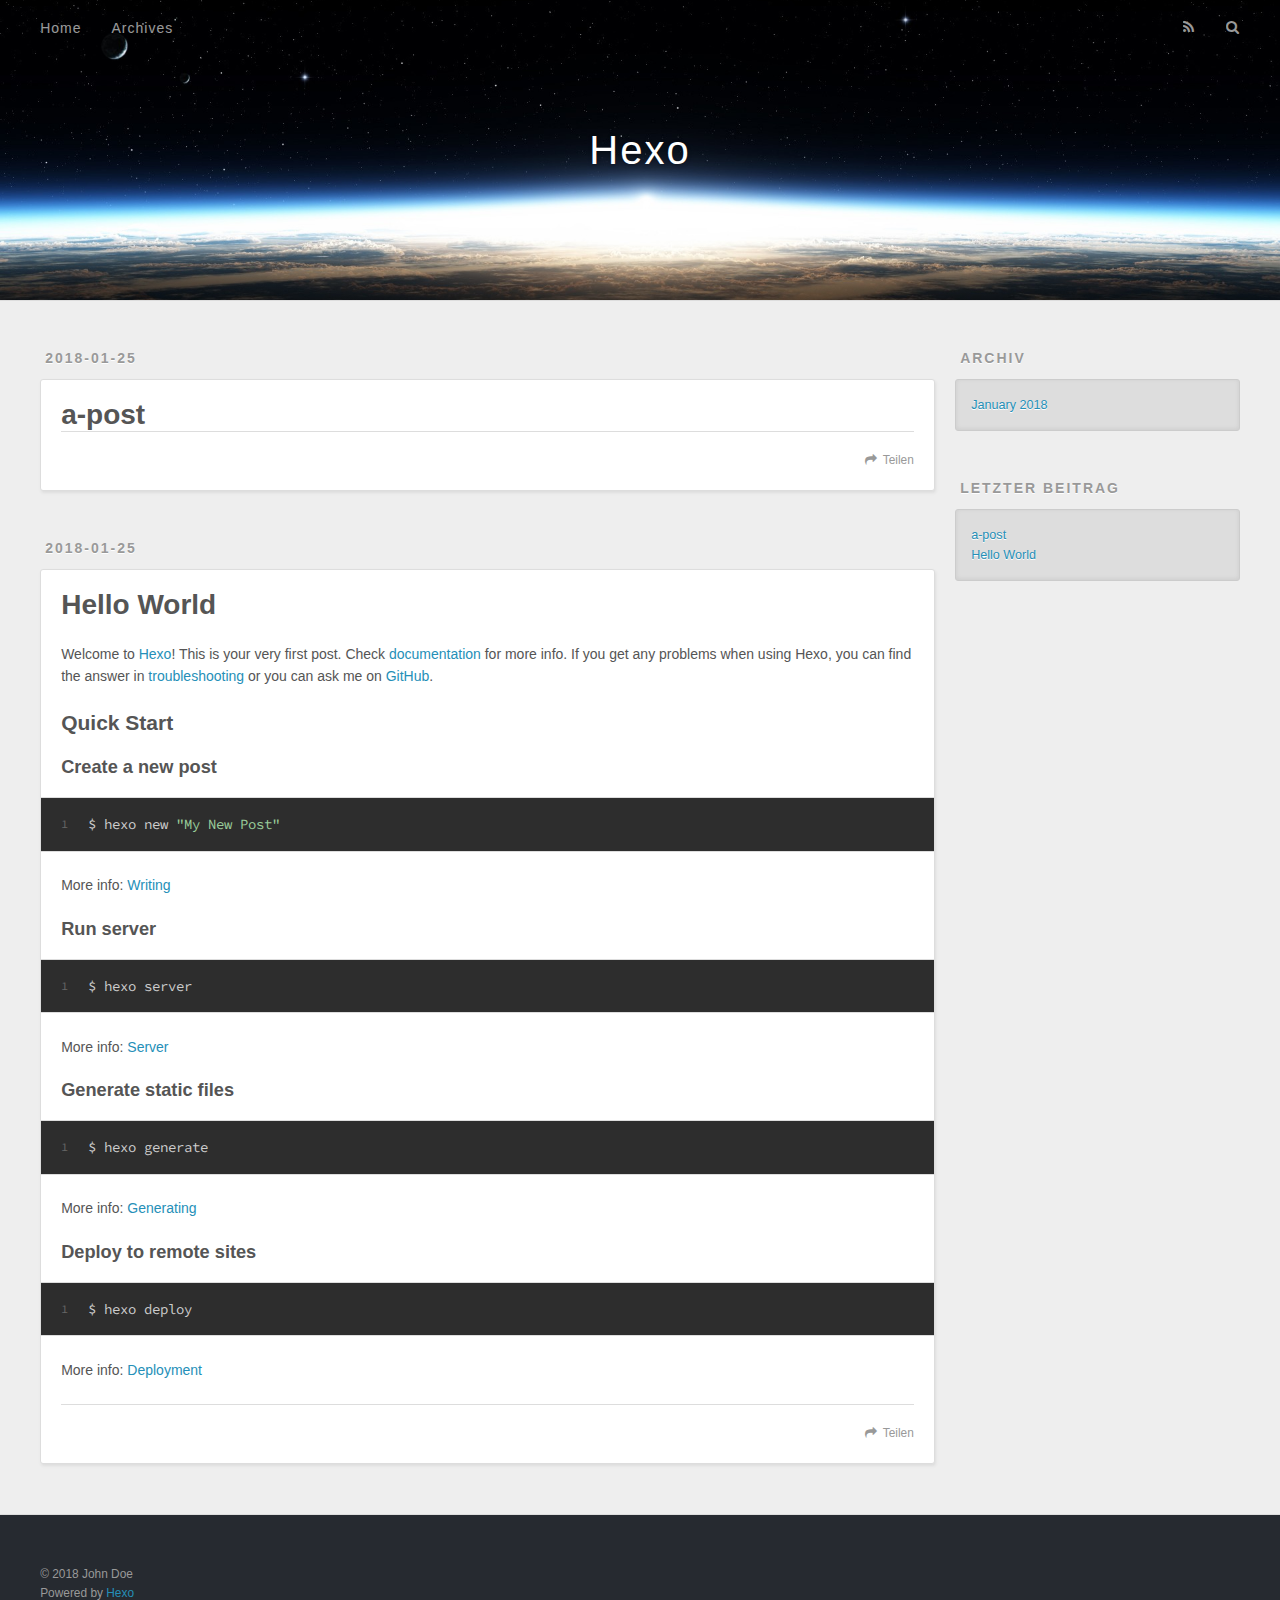
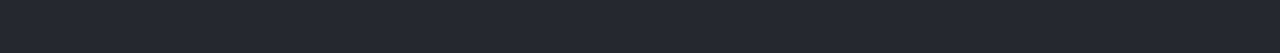
==== index.html @ 6f66b9f0 "Site updated: 2018-01-25 13:42:02" ====
<!DOCTYPE html>
<html>
<head>
  <meta charset="utf-8">
  

  
  <title>Hexo</title>
  <meta name="viewport" content="width=device-width, initial-scale=1, maximum-scale=1">
  <meta property="og:type" content="website">
<meta property="og:title" content="Hexo">
<meta property="og:url" content="http://yoursite.com/index.html">
<meta property="og:site_name" content="Hexo">
<meta name="twitter:card" content="summary">
<meta name="twitter:title" content="Hexo">
  
    <link rel="alternate" href="/atom.xml" title="Hexo" type="application/atom+xml">
  
  
    <link rel="icon" href="/favicon.png">
  
  
    <link href="//fonts.googleapis.com/css?family=Source+Code+Pro" rel="stylesheet" type="text/css">
  
  <link rel="stylesheet" href="/css/style.css">
</head>

<body>
  <div id="container">
    <div id="wrap">
      <header id="header">
  <div id="banner"></div>
  <div id="header-outer" class="outer">
    <div id="header-title" class="inner">
      <h1 id="logo-wrap">
        <a href="/" id="logo">Hexo</a>
      </h1>
      
    </div>
    <div id="header-inner" class="inner">
      <nav id="main-nav">
        <a id="main-nav-toggle" class="nav-icon"></a>
        
          <a class="main-nav-link" href="/">Home</a>
        
          <a class="main-nav-link" href="/archives">Archives</a>
        
      </nav>
      <nav id="sub-nav">
        
          <a id="nav-rss-link" class="nav-icon" href="/atom.xml" title="RSS Feed"></a>
        
        <a id="nav-search-btn" class="nav-icon" title="Suche"></a>
      </nav>
      <div id="search-form-wrap">
        <form action="//google.com/search" method="get" accept-charset="UTF-8" class="search-form"><input type="search" name="q" class="search-form-input" placeholder="Search"><button type="submit" class="search-form-submit">&#xF002;</button><input type="hidden" name="sitesearch" value="http://yoursite.com"></form>
      </div>
    </div>
  </div>
</header>
      <div class="outer">
        <section id="main">
  
    <article id="post-a-post" class="article article-type-post" itemscope itemprop="blogPost">
  <div class="article-meta">
    <a href="/2018/01/25/a-post/" class="article-date">
  <time datetime="2018-01-25T05:37:49.000Z" itemprop="datePublished">2018-01-25</time>
</a>
    
  </div>
  <div class="article-inner">
    
    
      <header class="article-header">
        
  
    <h1 itemprop="name">
      <a class="article-title" href="/2018/01/25/a-post/">a-post</a>
    </h1>
  

      </header>
    
    <div class="article-entry" itemprop="articleBody">
      
        
      
    </div>
    <footer class="article-footer">
      <a data-url="http://yoursite.com/2018/01/25/a-post/" data-id="cjcu2i2es0001o0771k0phofn" class="article-share-link">Teilen</a>
      
      
    </footer>
  </div>
  
</article>


  
    <article id="post-hello-world" class="article article-type-post" itemscope itemprop="blogPost">
  <div class="article-meta">
    <a href="/2018/01/25/hello-world/" class="article-date">
  <time datetime="2018-01-25T05:29:36.126Z" itemprop="datePublished">2018-01-25</time>
</a>
    
  </div>
  <div class="article-inner">
    
    
      <header class="article-header">
        
  
    <h1 itemprop="name">
      <a class="article-title" href="/2018/01/25/hello-world/">Hello World</a>
    </h1>
  

      </header>
    
    <div class="article-entry" itemprop="articleBody">
      
        <p>Welcome to <a href="https://hexo.io/" target="_blank" rel="noopener">Hexo</a>! This is your very first post. Check <a href="https://hexo.io/docs/" target="_blank" rel="noopener">documentation</a> for more info. If you get any problems when using Hexo, you can find the answer in <a href="https://hexo.io/docs/troubleshooting.html" target="_blank" rel="noopener">troubleshooting</a> or you can ask me on <a href="https://github.com/hexojs/hexo/issues" target="_blank" rel="noopener">GitHub</a>.</p>
<h2 id="Quick-Start"><a href="#Quick-Start" class="headerlink" title="Quick Start"></a>Quick Start</h2><h3 id="Create-a-new-post"><a href="#Create-a-new-post" class="headerlink" title="Create a new post"></a>Create a new post</h3><figure class="highlight bash"><table><tr><td class="gutter"><pre><span class="line">1</span><br></pre></td><td class="code"><pre><span class="line">$ hexo new <span class="string">"My New Post"</span></span><br></pre></td></tr></table></figure>
<p>More info: <a href="https://hexo.io/docs/writing.html" target="_blank" rel="noopener">Writing</a></p>
<h3 id="Run-server"><a href="#Run-server" class="headerlink" title="Run server"></a>Run server</h3><figure class="highlight bash"><table><tr><td class="gutter"><pre><span class="line">1</span><br></pre></td><td class="code"><pre><span class="line">$ hexo server</span><br></pre></td></tr></table></figure>
<p>More info: <a href="https://hexo.io/docs/server.html" target="_blank" rel="noopener">Server</a></p>
<h3 id="Generate-static-files"><a href="#Generate-static-files" class="headerlink" title="Generate static files"></a>Generate static files</h3><figure class="highlight bash"><table><tr><td class="gutter"><pre><span class="line">1</span><br></pre></td><td class="code"><pre><span class="line">$ hexo generate</span><br></pre></td></tr></table></figure>
<p>More info: <a href="https://hexo.io/docs/generating.html" target="_blank" rel="noopener">Generating</a></p>
<h3 id="Deploy-to-remote-sites"><a href="#Deploy-to-remote-sites" class="headerlink" title="Deploy to remote sites"></a>Deploy to remote sites</h3><figure class="highlight bash"><table><tr><td class="gutter"><pre><span class="line">1</span><br></pre></td><td class="code"><pre><span class="line">$ hexo deploy</span><br></pre></td></tr></table></figure>
<p>More info: <a href="https://hexo.io/docs/deployment.html" target="_blank" rel="noopener">Deployment</a></p>

      
    </div>
    <footer class="article-footer">
      <a data-url="http://yoursite.com/2018/01/25/hello-world/" data-id="cjcu2i2em0000o077rs07kaft" class="article-share-link">Teilen</a>
      
      
    </footer>
  </div>
  
</article>


  


</section>
        
          <aside id="sidebar">
  
    

  
    

  
    
  
    
  <div class="widget-wrap">
    <h3 class="widget-title">Archiv</h3>
    <div class="widget">
      <ul class="archive-list"><li class="archive-list-item"><a class="archive-list-link" href="/archives/2018/01/">January 2018</a></li></ul>
    </div>
  </div>


  
    
  <div class="widget-wrap">
    <h3 class="widget-title">letzter Beitrag</h3>
    <div class="widget">
      <ul>
        
          <li>
            <a href="/2018/01/25/a-post/">a-post</a>
          </li>
        
          <li>
            <a href="/2018/01/25/hello-world/">Hello World</a>
          </li>
        
      </ul>
    </div>
  </div>

  
</aside>
        
      </div>
      <footer id="footer">
  
  <div class="outer">
    <div id="footer-info" class="inner">
      &copy; 2018 John Doe<br>
      Powered by <a href="http://hexo.io/" target="_blank">Hexo</a>
    </div>
  </div>
</footer>
    </div>
    <nav id="mobile-nav">
  
    <a href="/" class="mobile-nav-link">Home</a>
  
    <a href="/archives" class="mobile-nav-link">Archives</a>
  
</nav>
    

<script src="//ajax.googleapis.com/ajax/libs/jquery/2.0.3/jquery.min.js"></script>


  <link rel="stylesheet" href="/fancybox/jquery.fancybox.css">
  <script src="/fancybox/jquery.fancybox.pack.js"></script>


<script src="/js/script.js"></script>



  </div>
</body>
</html>
---- css/style.css ----
body {
  width: 100%;
}
body:before,
body:after {
  content: "";
  display: table;
}
body:after {
  clear: both;
}
html,
body,
div,
span,
applet,
object,
iframe,
h1,
h2,
h3,
h4,
h5,
h6,
p,
blockquote,
pre,
a,
abbr,
acronym,
address,
big,
cite,
code,
del,
dfn,
em,
img,
ins,
kbd,
q,
s,
samp,
small,
strike,
strong,
sub,
sup,
tt,
var,
dl,
dt,
dd,
ol,
ul,
li,
fieldset,
form,
label,
legend,
table,
caption,
tbody,
tfoot,
thead,
tr,
th,
td {
  margin: 0;
  padding: 0;
  border: 0;
  outline: 0;
  font-weight: inherit;
  font-style: inherit;
  font-family: inherit;
  font-size: 100%;
  vertical-align: baseline;
}
body {
  line-height: 1;
  color: #000;
  background: #fff;
}
ol,
ul {
  list-style: none;
}
table {
  border-collapse: separate;
  border-spacing: 0;
  vertical-align: middle;
}
caption,
th,
td {
  text-align: left;
  font-weight: normal;
  vertical-align: middle;
}
a img {
  border: none;
}
input,
button {
  margin: 0;
  padding: 0;
}
input::-moz-focus-inner,
button::-moz-focus-inner {
  border: 0;
  padding: 0;
}
@font-face {
  font-family: FontAwesome;
  font-style: normal;
  font-weight: normal;
  src: url("fonts/fontawesome-webfont.eot?v=#4.0.3");
  src: url("fonts/fontawesome-webfont.eot?#iefix&v=#4.0.3") format("embedded-opentype"), url("fonts/fontawesome-webfont.woff?v=#4.0.3") format("woff"), url("fonts/fontawesome-webfont.ttf?v=#4.0.3") format("truetype"), url("fonts/fontawesome-webfont.svg#fontawesomeregular?v=#4.0.3") format("svg");
}
html,
body,
#container {
  height: 100%;
}
body {
  background: #eee;
  font: 14px -apple-system, BlinkMacSystemFont, "Segoe UI", "Roboto", "Oxygen", "Ubuntu", "Cantarell", "Fira Sans", "Droid Sans", "Helvetica Neue", sans-serif;
  -webkit-text-size-adjust: 100%;
}
.outer {
  max-width: 1220px;
  margin: 0 auto;
  padding: 0 20px;
}
.outer:before,
.outer:after {
  content: "";
  display: table;
}
.outer:after {
  clear: both;
}
.inner {
  display: inline;
  float: left;
  width: 98.33333333333333%;
  margin: 0 0.833333333333333%;
}
.left,
.alignleft {
  float: left;
}
.right,
.alignright {
  float: right;
}
.clear {
  clear: both;
}
#container {
  position: relative;
}
.mobile-nav-on {
  overflow: hidden;
}
#wrap {
  height: 100%;
  width: 100%;
  position: absolute;
  top: 0;
  left: 0;
  -webkit-transition: 0.2s ease-out;
  -moz-transition: 0.2s ease-out;
  -ms-transition: 0.2s ease-out;
  transition: 0.2s ease-out;
  z-index: 1;
  background: #eee;
}
.mobile-nav-on #wrap {
  left: 280px;
}
@media screen and (min-width: 768px) {
  #main {
    display: inline;
    float: left;
    width: 73.33333333333333%;
    margin: 0 0.833333333333333%;
  }
}
.article-date,
.article-category-link,
.archive-year,
.widget-title {
  text-decoration: none;
  text-transform: uppercase;
  letter-spacing: 2px;
  color: #999;
  margin-bottom: 1em;
  margin-left: 5px;
  line-height: 1em;
  text-shadow: 0 1px #fff;
  font-weight: bold;
}
.article-inner,
.archive-article-inner {
  background: #fff;
  -webkit-box-shadow: 1px 2px 3px #ddd;
  box-shadow: 1px 2px 3px #ddd;
  border: 1px solid #ddd;
  border-radius: 3px;
}
.article-entry h1,
.widget h1 {
  font-size: 2em;
}
.article-entry h2,
.widget h2 {
  font-size: 1.5em;
}
.article-entry h3,
.widget h3 {
  font-size: 1.3em;
}
.article-entry h4,
.widget h4 {
  font-size: 1.2em;
}
.article-entry h5,
.widget h5 {
  font-size: 1em;
}
.article-entry h6,
.widget h6 {
  font-size: 1em;
  color: #999;
}
.article-entry hr,
.widget hr {
  border: 1px dashed #ddd;
}
.article-entry strong,
.widget strong {
  font-weight: bold;
}
.article-entry em,
.widget em,
.article-entry cite,
.widget cite {
  font-style: italic;
}
.article-entry sup,
.widget sup,
.article-entry sub,
.widget sub {
  font-size: 0.75em;
  line-height: 0;
  position: relative;
  vertical-align: baseline;
}
.article-entry sup,
.widget sup {
  top: -0.5em;
}
.article-entry sub,
.widget sub {
  bottom: -0.2em;
}
.article-entry small,
.widget small {
  font-size: 0.85em;
}
.article-entry acronym,
.widget acronym,
.article-entry abbr,
.widget abbr {
  border-bottom: 1px dotted;
}
.article-entry ul,
.widget ul,
.article-entry ol,
.widget ol,
.article-entry dl,
.widget dl {
  margin: 0 20px;
  line-height: 1.6em;
}
.article-entry ul ul,
.widget ul ul,
.article-entry ol ul,
.widget ol ul,
.article-entry ul ol,
.widget ul ol,
.article-entry ol ol,
.widget ol ol {
  margin-top: 0;
  margin-bottom: 0;
}
.article-entry ul,
.widget ul {
  list-style: disc;
}
.article-entry ol,
.widget ol {
  list-style: decimal;
}
.article-entry dt,
.widget dt {
  font-weight: bold;
}
#header {
  height: 300px;
  position: relative;
  border-bottom: 1px solid #ddd;
}
#header:before,
#header:after {
  content: "";
  position: absolute;
  left: 0;
  right: 0;
  height: 40px;
}
#header:before {
  top: 0;
  background: -webkit-linear-gradient(rgba(0,0,0,0.2), transparent);
  background: -moz-linear-gradient(rgba(0,0,0,0.2), transparent);
  background: -ms-linear-gradient(rgba(0,0,0,0.2), transparent);
  background: linear-gradient(rgba(0,0,0,0.2), transparent);
}
#header:after {
  bottom: 0;
  background: -webkit-linear-gradient(transparent, rgba(0,0,0,0.2));
  background: -moz-linear-gradient(transparent, rgba(0,0,0,0.2));
  background: -ms-linear-gradient(transparent, rgba(0,0,0,0.2));
  background: linear-gradient(transparent, rgba(0,0,0,0.2));
}
#header-outer {
  height: 100%;
  position: relative;
}
#header-inner {
  position: relative;
  overflow: hidden;
}
#banner {
  position: absolute;
  top: 0;
  left: 0;
  width: 100%;
  height: 100%;
  background: url("images/banner.jpg") center #000;
  -webkit-background-size: cover;
  -moz-background-size: cover;
  background-size: cover;
  z-index: -1;
}
#header-title {
  text-align: center;
  height: 40px;
  position: absolute;
  top: 50%;
  left: 0;
  margin-top: -20px;
}
#logo,
#subtitle {
  text-decoration: none;
  color: #fff;
  font-weight: 300;
  text-shadow: 0 1px 4px rgba(0,0,0,0.3);
}
#logo {
  font-size: 40px;
  line-height: 40px;
  letter-spacing: 2px;
}
#subtitle {
  font-size: 16px;
  line-height: 16px;
  letter-spacing: 1px;
}
#subtitle-wrap {
  margin-top: 16px;
}
#main-nav {
  float: left;
  margin-left: -15px;
}
.nav-icon,
.main-nav-link {
  float: left;
  color: #fff;
  opacity: 0.6;
  text-decoration: none;
  text-shadow: 0 1px rgba(0,0,0,0.2);
  -webkit-transition: opacity 0.2s;
  -moz-transition: opacity 0.2s;
  -ms-transition: opacity 0.2s;
  transition: opacity 0.2s;
  display: block;
  padding: 20px 15px;
}
.nav-icon:hover,
.main-nav-link:hover {
  opacity: 1;
}
.nav-icon {
  font-family: FontAwesome;
  text-align: center;
  font-size: 14px;
  width: 14px;
  height: 14px;
  padding: 20px 15px;
  position: relative;
  cursor: pointer;
}
.main-nav-link {
  font-weight: 300;
  letter-spacing: 1px;
}
@media screen and (max-width: 479px) {
  .main-nav-link {
    display: none;
  }
}
#main-nav-toggle {
  display: none;
}
#main-nav-toggle:before {
  content: "\f0c9";
}
@media screen and (max-width: 479px) {
  #main-nav-toggle {
    display: block;
  }
}
#sub-nav {
  float: right;
  margin-right: -15px;
}
#nav-rss-link:before {
  content: "\f09e";
}
#nav-search-btn:before {
  content: "\f002";
}
#search-form-wrap {
  position: absolute;
  top: 15px;
  width: 150px;
  height: 30px;
  right: -150px;
  opacity: 0;
  -webkit-transition: 0.2s ease-out;
  -moz-transition: 0.2s ease-out;
  -ms-transition: 0.2s ease-out;
  transition: 0.2s ease-out;
}
#search-form-wrap.on {
  opacity: 1;
  right: 0;
}
@media screen and (max-width: 479px) {
  #search-form-wrap {
    width: 100%;
    right: -100%;
  }
}
.search-form {
  position: absolute;
  top: 0;
  left: 0;
  right: 0;
  background: #fff;
  padding: 5px 15px;
  border-radius: 15px;
  -webkit-box-shadow: 0 0 10px rgba(0,0,0,0.3);
  box-shadow: 0 0 10px rgba(0,0,0,0.3);
}
.search-form-input {
  border: none;
  background: none;
  color: #555;
  width: 100%;
  font: 13px -apple-system, BlinkMacSystemFont, "Segoe UI", "Roboto", "Oxygen", "Ubuntu", "Cantarell", "Fira Sans", "Droid Sans", "Helvetica Neue", sans-serif;
  outline: none;
}
.search-form-input::-webkit-search-results-decoration,
.search-form-input::-webkit-search-cancel-button {
  -webkit-appearance: none;
}
.search-form-submit {
  position: absolute;
  top: 50%;
  right: 10px;
  margin-top: -7px;
  font: 13px FontAwesome;
  border: none;
  background: none;
  color: #bbb;
  cursor: pointer;
}
.search-form-submit:hover,
.search-form-submit:focus {
  color: #777;
}
.article {
  margin: 50px 0;
}
.article-inner {
  overflow: hidden;
}
.article-meta:before,
.article-meta:after {
  content: "";
  display: table;
}
.article-meta:after {
  clear: both;
}
.article-date {
  float: left;
}
.article-category {
  float: left;
  line-height: 1em;
  color: #ccc;
  text-shadow: 0 1px #fff;
  margin-left: 8px;
}
.article-category:before {
  content: "\2022";
}
.article-category-link {
  margin: 0 12px 1em;
}
.article-header {
  padding: 20px 20px 0;
}
.article-title {
  text-decoration: none;
  font-size: 2em;
  font-weight: bold;
  color: #555;
  line-height: 1.1em;
  -webkit-transition: color 0.2s;
  -moz-transition: color 0.2s;
  -ms-transition: color 0.2s;
  transition: color 0.2s;
}
a.article-title:hover {
  color: #258fb8;
}
.article-entry {
  color: #555;
  padding: 0 20px;
}
.article-entry:before,
.article-entry:after {
  content: "";
  display: table;
}
.article-entry:after {
  clear: both;
}
.article-entry p,
.article-entry table {
  line-height: 1.6em;
  margin: 1.6em 0;
}
.article-entry h1,
.article-entry h2,
.article-entry h3,
.article-entry h4,
.article-entry h5,
.article-entry h6 {
  font-weight: bold;
}
.article-entry h1,
.article-entry h2,
.article-entry h3,
.article-entry h4,
.article-entry h5,
.article-entry h6 {
  line-height: 1.1em;
  margin: 1.1em 0;
}
.article-entry a {
  color: #258fb8;
  text-decoration: none;
}
.article-entry a:hover {
  text-decoration: underline;
}
.article-entry ul,
.article-entry ol,
.article-entry dl {
  margin-top: 1.6em;
  margin-bottom: 1.6em;
}
.article-entry img,
.article-entry video {
  max-width: 100%;
  height: auto;
  display: block;
  margin: auto;
}
.article-entry iframe {
  border: none;
}
.article-entry table {
  width: 100%;
  border-collapse: collapse;
  border-spacing: 0;
}
.article-entry th {
  font-weight: bold;
  border-bottom: 3px solid #ddd;
  padding-bottom: 0.5em;
}
.article-entry td {
  border-bottom: 1px solid #ddd;
  padding: 10px 0;
}
.article-entry blockquote {
  font-family: Georgia, "Times New Roman", serif;
  font-size: 1.4em;
  margin: 1.6em 20px;
  text-align: center;
}
.article-entry blockquote footer {
  font-size: 14px;
  margin: 1.6em 0;
  font-family: -apple-system, BlinkMacSystemFont, "Segoe UI", "Roboto", "Oxygen", "Ubuntu", "Cantarell", "Fira Sans", "Droid Sans", "Helvetica Neue", sans-serif;
}
.article-entry blockquote footer cite:before {
  content: "—";
  padding: 0 0.5em;
}
.article-entry .pullquote {
  text-align: left;
  width: 45%;
  margin: 0;
}
.article-entry .pullquote.left {
  margin-left: 0.5em;
  margin-right: 1em;
}
.article-entry .pullquote.right {
  margin-right: 0.5em;
  margin-left: 1em;
}
.article-entry .caption {
  color: #999;
  display: block;
  font-size: 0.9em;
  margin-top: 0.5em;
  position: relative;
  text-align: center;
}
.article-entry .video-container {
  position: relative;
  padding-top: 56.25%;
  height: 0;
  overflow: hidden;
}
.article-entry .video-container iframe,
.article-entry .video-container object,
.article-entry .video-container embed {
  position: absolute;
  top: 0;
  left: 0;
  width: 100%;
  height: 100%;
  margin-top: 0;
}
.article-more-link a {
  display: inline-block;
  line-height: 1em;
  padding: 6px 15px;
  border-radius: 15px;
  background: #eee;
  color: #999;
  text-shadow: 0 1px #fff;
  text-decoration: none;
}
.article-more-link a:hover {
  background: #258fb8;
  color: #fff;
  text-decoration: none;
  text-shadow: 0 1px #1e7293;
}
.article-footer {
  font-size: 0.85em;
  line-height: 1.6em;
  border-top: 1px solid #ddd;
  padding-top: 1.6em;
  margin: 0 20px 20px;
}
.article-footer:before,
.article-footer:after {
  content: "";
  display: table;
}
.article-footer:after {
  clear: both;
}
.article-footer a {
  color: #999;
  text-decoration: none;
}
.article-footer a:hover {
  color: #555;
}
.article-tag-list-item {
  float: left;
  margin-right: 10px;
}
.article-tag-list-link:before {
  content: "#";
}
.article-comment-link {
  float: right;
}
.article-comment-link:before {
  content: "\f075";
  font-family: FontAwesome;
  padding-right: 8px;
}
.article-share-link {
  cursor: pointer;
  float: right;
  margin-left: 20px;
}
.article-share-link:before {
  content: "\f064";
  font-family: FontAwesome;
  padding-right: 6px;
}
#article-nav {
  position: relative;
}
#article-nav:before,
#article-nav:after {
  content: "";
  display: table;
}
#article-nav:after {
  clear: both;
}
@media screen and (min-width: 768px) {
  #article-nav {
    margin: 50px 0;
  }
  #article-nav:before {
    width: 8px;
    height: 8px;
    position: absolute;
    top: 50%;
    left: 50%;
    margin-top: -4px;
    margin-left: -4px;
    content: "";
    border-radius: 50%;
    background: #ddd;
    -webkit-box-shadow: 0 1px 2px #fff;
    box-shadow: 0 1px 2px #fff;
  }
}
.article-nav-link-wrap {
  text-decoration: none;
  text-shadow: 0 1px #fff;
  color: #999;
  -webkit-box-sizing: border-box;
  -moz-box-sizing: border-box;
  box-sizing: border-box;
  margin-top: 50px;
  text-align: center;
  display: block;
}
.article-nav-link-wrap:hover {
  color: #555;
}
@media screen and (min-width: 768px) {
  .article-nav-link-wrap {
    width: 50%;
    margin-top: 0;
  }
}
@media screen and (min-width: 768px) {
  #article-nav-newer {
    float: left;
    text-align: right;
    padding-right: 20px;
  }
}
@media screen and (min-width: 768px) {
  #article-nav-older {
    float: right;
    text-align: left;
    padding-left: 20px;
  }
}
.article-nav-caption {
  text-transform: uppercase;
  letter-spacing: 2px;
  color: #ddd;
  line-height: 1em;
  font-weight: bold;
}
#article-nav-newer .article-nav-caption {
  margin-right: -2px;
}
.article-nav-title {
  font-size: 0.85em;
  line-height: 1.6em;
  margin-top: 0.5em;
}
.article-share-box {
  position: absolute;
  display: none;
  background: #fff;
  -webkit-box-shadow: 1px 2px 10px rgba(0,0,0,0.2);
  box-shadow: 1px 2px 10px rgba(0,0,0,0.2);
  border-radius: 3px;
  margin-left: -145px;
  overflow: hidden;
  z-index: 1;
}
.article-share-box.on {
  display: block;
}
.article-share-input {
  width: 100%;
  background: none;
  -webkit-box-sizing: border-box;
  -moz-box-sizing: border-box;
  box-sizing: border-box;
  font: 14px -apple-system, BlinkMacSystemFont, "Segoe UI", "Roboto", "Oxygen", "Ubuntu", "Cantarell", "Fira Sans", "Droid Sans", "Helvetica Neue", sans-serif;
  padding: 0 15px;
  color: #555;
  outline: none;
  border: 1px solid #ddd;
  border-radius: 3px 3px 0 0;
  height: 36px;
  line-height: 36px;
}
.article-share-links {
  background: #eee;
}
.article-share-links:before,
.article-share-links:after {
  content: "";
  display: table;
}
.article-share-links:after {
  clear: both;
}
.article-share-twitter,
.article-share-facebook,
.article-share-pinterest,
.article-share-google {
  width: 50px;
  height: 36px;
  display: block;
  float: left;
  position: relative;
  color: #999;
  text-shadow: 0 1px #fff;
}
.article-share-twitter:before,
.article-share-facebook:before,
.article-share-pinterest:before,
.article-share-google:before {
  font-size: 20px;
  font-family: FontAwesome;
  width: 20px;
  height: 20px;
  position: absolute;
  top: 50%;
  left: 50%;
  margin-top: -10px;
  margin-left: -10px;
  text-align: center;
}
.article-share-twitter:hover,
.article-share-facebook:hover,
.article-share-pinterest:hover,
.article-share-google:hover {
  color: #fff;
}
.article-share-twitter:before {
  content: "\f099";
}
.article-share-twitter:hover {
  background: #00aced;
  text-shadow: 0 1px #008abe;
}
.article-share-facebook:before {
  content: "\f09a";
}
.article-share-facebook:hover {
  background: #3b5998;
  text-shadow: 0 1px #2f477a;
}
.article-share-pinterest:before {
  content: "\f0d2";
}
.article-share-pinterest:hover {
  background: #cb2027;
  text-shadow: 0 1px #a21a1f;
}
.article-share-google:before {
  content: "\f0d5";
}
.article-share-google:hover {
  background: #dd4b39;
  text-shadow: 0 1px #be3221;
}
.article-gallery {
  background: #000;
  position: relative;
}
.article-gallery-photos {
  position: relative;
  overflow: hidden;
}
.article-gallery-img {
  display: none;
  max-width: 100%;
}
.article-gallery-img:first-child {
  display: block;
}
.article-gallery-img.loaded {
  position: absolute;
  display: block;
}
.article-gallery-img img {
  display: block;
  max-width: 100%;
  margin: 0 auto;
}
#comments {
  background: #fff;
  -webkit-box-shadow: 1px 2px 3px #ddd;
  box-shadow: 1px 2px 3px #ddd;
  padding: 20px;
  border: 1px solid #ddd;
  border-radius: 3px;
  margin: 50px 0;
}
#comments a {
  color: #258fb8;
}
.archives-wrap {
  margin: 50px 0;
}
.archives:before,
.archives:after {
  content: "";
  display: table;
}
.archives:after {
  clear: both;
}
.archive-year-wrap {
  margin-bottom: 1em;
}
.archives {
  -webkit-column-gap: 10px;
  -moz-column-gap: 10px;
  column-gap: 10px;
}
@media screen and (min-width: 480px) and (max-width: 767px) {
  .archives {
    -webkit-column-count: 2;
    -moz-column-count: 2;
    column-count: 2;
  }
}
@media screen and (min-width: 768px) {
  .archives {
    -webkit-column-count: 3;
    -moz-column-count: 3;
    column-count: 3;
  }
}
.archive-article {
  -webkit-column-break-inside: avoid;
  page-break-inside: avoid;
  overflow: hidden;
  break-inside: avoid-column;
}
.archive-article-inner {
  padding: 10px;
  margin-bottom: 15px;
}
.archive-article-title {
  text-decoration: none;
  font-weight: bold;
  color: #555;
  -webkit-transition: color 0.2s;
  -moz-transition: color 0.2s;
  -ms-transition: color 0.2s;
  transition: color 0.2s;
  line-height: 1.6em;
}
.archive-article-title:hover {
  color: #258fb8;
}
.archive-article-footer {
  margin-top: 1em;
}
.archive-article-date {
  color: #999;
  text-decoration: none;
  font-size: 0.85em;
  line-height: 1em;
  margin-bottom: 0.5em;
  display: block;
}
#page-nav {
  margin: 50px auto;
  background: #fff;
  -webkit-box-shadow: 1px 2px 3px #ddd;
  box-shadow: 1px 2px 3px #ddd;
  border: 1px solid #ddd;
  border-radius: 3px;
  text-align: center;
  color: #999;
  overflow: hidden;
}
#page-nav:before,
#page-nav:after {
  content: "";
  display: table;
}
#page-nav:after {
  clear: both;
}
#page-nav a,
#page-nav span {
  padding: 10px 20px;
  line-height: 1;
  height: 2ex;
}
#page-nav a {
  color: #999;
  text-decoration: none;
}
#page-nav a:hover {
  background: #999;
  color: #fff;
}
#page-nav .prev {
  float: left;
}
#page-nav .next {
  float: right;
}
#page-nav .page-number {
  display: inline-block;
}
@media screen and (max-width: 479px) {
  #page-nav .page-number {
    display: none;
  }
}
#page-nav .current {
  color: #555;
  font-weight: bold;
}
#page-nav .space {
  color: #ddd;
}
#footer {
  background: #262a30;
  padding: 50px 0;
  border-top: 1px solid #ddd;
  color: #999;
}
#footer a {
  color: #258fb8;
  text-decoration: none;
}
#footer a:hover {
  text-decoration: underline;
}
#footer-info {
  line-height: 1.6em;
  font-size: 0.85em;
}
.article-entry pre,
.article-entry .highlight {
  background: #2d2d2d;
  margin: 0 -20px;
  padding: 15px 20px;
  border-style: solid;
  border-color: #ddd;
  border-width: 1px 0;
  overflow: auto;
  color: #ccc;
  line-height: 22.400000000000002px;
}
.article-entry .highlight .gutter pre,
.article-entry .gist .gist-file .gist-data .line-numbers {
  color: #666;
  font-size: 0.85em;
}
.article-entry pre,
.article-entry code {
  font-family: "Source Code Pro", Consolas, Monaco, Menlo, Consolas, monospace;
}
.article-entry code {
  background: #eee;
  text-shadow: 0 1px #fff;
  padding: 0 0.3em;
}
.article-entry pre code {
  background: none;
  text-shadow: none;
  padding: 0;
}
.article-entry .highlight pre {
  border: none;
  margin: 0;
  padding: 0;
}
.article-entry .highlight table {
  margin: 0;
  width: auto;
}
.article-entry .highlight td {
  border: none;
  padding: 0;
}
.article-entry .highlight figcaption {
  font-size: 0.85em;
  color: #999;
  line-height: 1em;
  margin-bottom: 1em;
}
.article-entry .highlight figcaption:before,
.article-entry .highlight figcaption:after {
  content: "";
  display: table;
}
.article-entry .highlight figcaption:after {
  clear: both;
}
.article-entry .highlight figcaption a {
  float: right;
}
.article-entry .highlight .gutter pre {
  text-align: right;
  padding-right: 20px;
}
.article-entry .highlight .line {
  height: 22.400000000000002px;
}
.article-entry .highlight .line.marked {
  background: #515151;
}
.article-entry .gist {
  margin: 0 -20px;
  border-style: solid;
  border-color: #ddd;
  border-width: 1px 0;
  background: #2d2d2d;
  padding: 15px 20px 15px 0;
}
.article-entry .gist .gist-file {
  border: none;
  font-family: "Source Code Pro", Consolas, Monaco, Menlo, Consolas, monospace;
  margin: 0;
}
.article-entry .gist .gist-file .gist-data {
  background: none;
  border: none;
}
.article-entry .gist .gist-file .gist-data .line-numbers {
  background: none;
  border: none;
  padding: 0 20px 0 0;
}
.article-entry .gist .gist-file .gist-data .line-data {
  padding: 0 !important;
}
.article-entry .gist .gist-file .highlight {
  margin: 0;
  padding: 0;
  border: none;
}
.article-entry .gist .gist-file .gist-meta {
  background: #2d2d2d;
  color: #999;
  font: 0.85em -apple-system, BlinkMacSystemFont, "Segoe UI", "Roboto", "Oxygen", "Ubuntu", "Cantarell", "Fira Sans", "Droid Sans", "Helvetica Neue", sans-serif;
  text-shadow: 0 0;
  padding: 0;
  margin-top: 1em;
  margin-left: 20px;
}
.article-entry .gist .gist-file .gist-meta a {
  color: #258fb8;
  font-weight: normal;
}
.article-entry .gist .gist-file .gist-meta a:hover {
  text-decoration: underline;
}
pre .comment,
pre .title {
  color: #999;
}
pre .variable,
pre .attribute,
pre .tag,
pre .regexp,
pre .ruby .constant,
pre .xml .tag .title,
pre .xml .pi,
pre .xml .doctype,
pre .html .doctype,
pre .css .id,
pre .css .class,
pre .css .pseudo {
  color: #f2777a;
}
pre .number,
pre .preprocessor,
pre .built_in,
pre .literal,
pre .params,
pre .constant {
  color: #f99157;
}
pre .class,
pre .ruby .class .title,
pre .css .rules .attribute {
  color: #9c9;
}
pre .string,
pre .value,
pre .inheritance,
pre .header,
pre .ruby .symbol,
pre .xml .cdata {
  color: #9c9;
}
pre .css .hexcolor {
  color: #6cc;
}
pre .function,
pre .python .decorator,
pre .python .title,
pre .ruby .function .title,
pre .ruby .title .keyword,
pre .perl .sub,
pre .javascript .title,
pre .coffeescript .title {
  color: #69c;
}
pre .keyword,
pre .javascript .function {
  color: #c9c;
}
@media screen and (max-width: 479px) {
  #mobile-nav {
    position: absolute;
    top: 0;
    left: 0;
    width: 280px;
    height: 100%;
    background: #191919;
    border-right: 1px solid #fff;
  }
}
@media screen and (max-width: 479px) {
  .mobile-nav-link {
    display: block;
    color: #999;
    text-decoration: none;
    padding: 15px 20px;
    font-weight: bold;
  }
  .mobile-nav-link:hover {
    color: #fff;
  }
}
@media screen and (min-width: 768px) {
  #sidebar {
    display: inline;
    float: left;
    width: 23.333333333333332%;
    margin: 0 0.833333333333333%;
  }
}
.widget-wrap {
  margin: 50px 0;
}
.widget {
  color: #777;
  text-shadow: 0 1px #fff;
  background: #ddd;
  -webkit-box-shadow: 0 -1px 4px #ccc inset;
  box-shadow: 0 -1px 4px #ccc inset;
  border: 1px solid #ccc;
  padding: 15px;
  border-radius: 3px;
}
.widget a {
  color: #258fb8;
  text-decoration: none;
}
.widget a:hover {
  text-decoration: underline;
}
.widget ul ul,
.widget ol ul,
.widget dl ul,
.widget ul ol,
.widget ol ol,
.widget dl ol,
.widget ul dl,
.widget ol dl,
.widget dl dl {
  margin-left: 15px;
  list-style: disc;
}
.widget {
  line-height: 1.6em;
  word-wrap: break-word;
  font-size: 0.9em;
}
.widget ul,
.widget ol {
  list-style: none;
  margin: 0;
}
.widget ul ul,
.widget ol ul,
.widget ul ol,
.widget ol ol {
  margin: 0 20px;
}
.widget ul ul,
.widget ol ul {
  list-style: disc;
}
.widget ul ol,
.widget ol ol {
  list-style: decimal;
}
.category-list-count,
.tag-list-count,
.archive-list-count {
  padding-left: 5px;
  color: #999;
  font-size: 0.85em;
}
.category-list-count:before,
.tag-list-count:before,
.archive-list-count:before {
  content: "(";
}
.category-list-count:after,
.tag-list-count:after,
.archive-list-count:after {
  content: ")";
}
.tagcloud a {
  margin-right: 5px;
  display: inline-block;
}
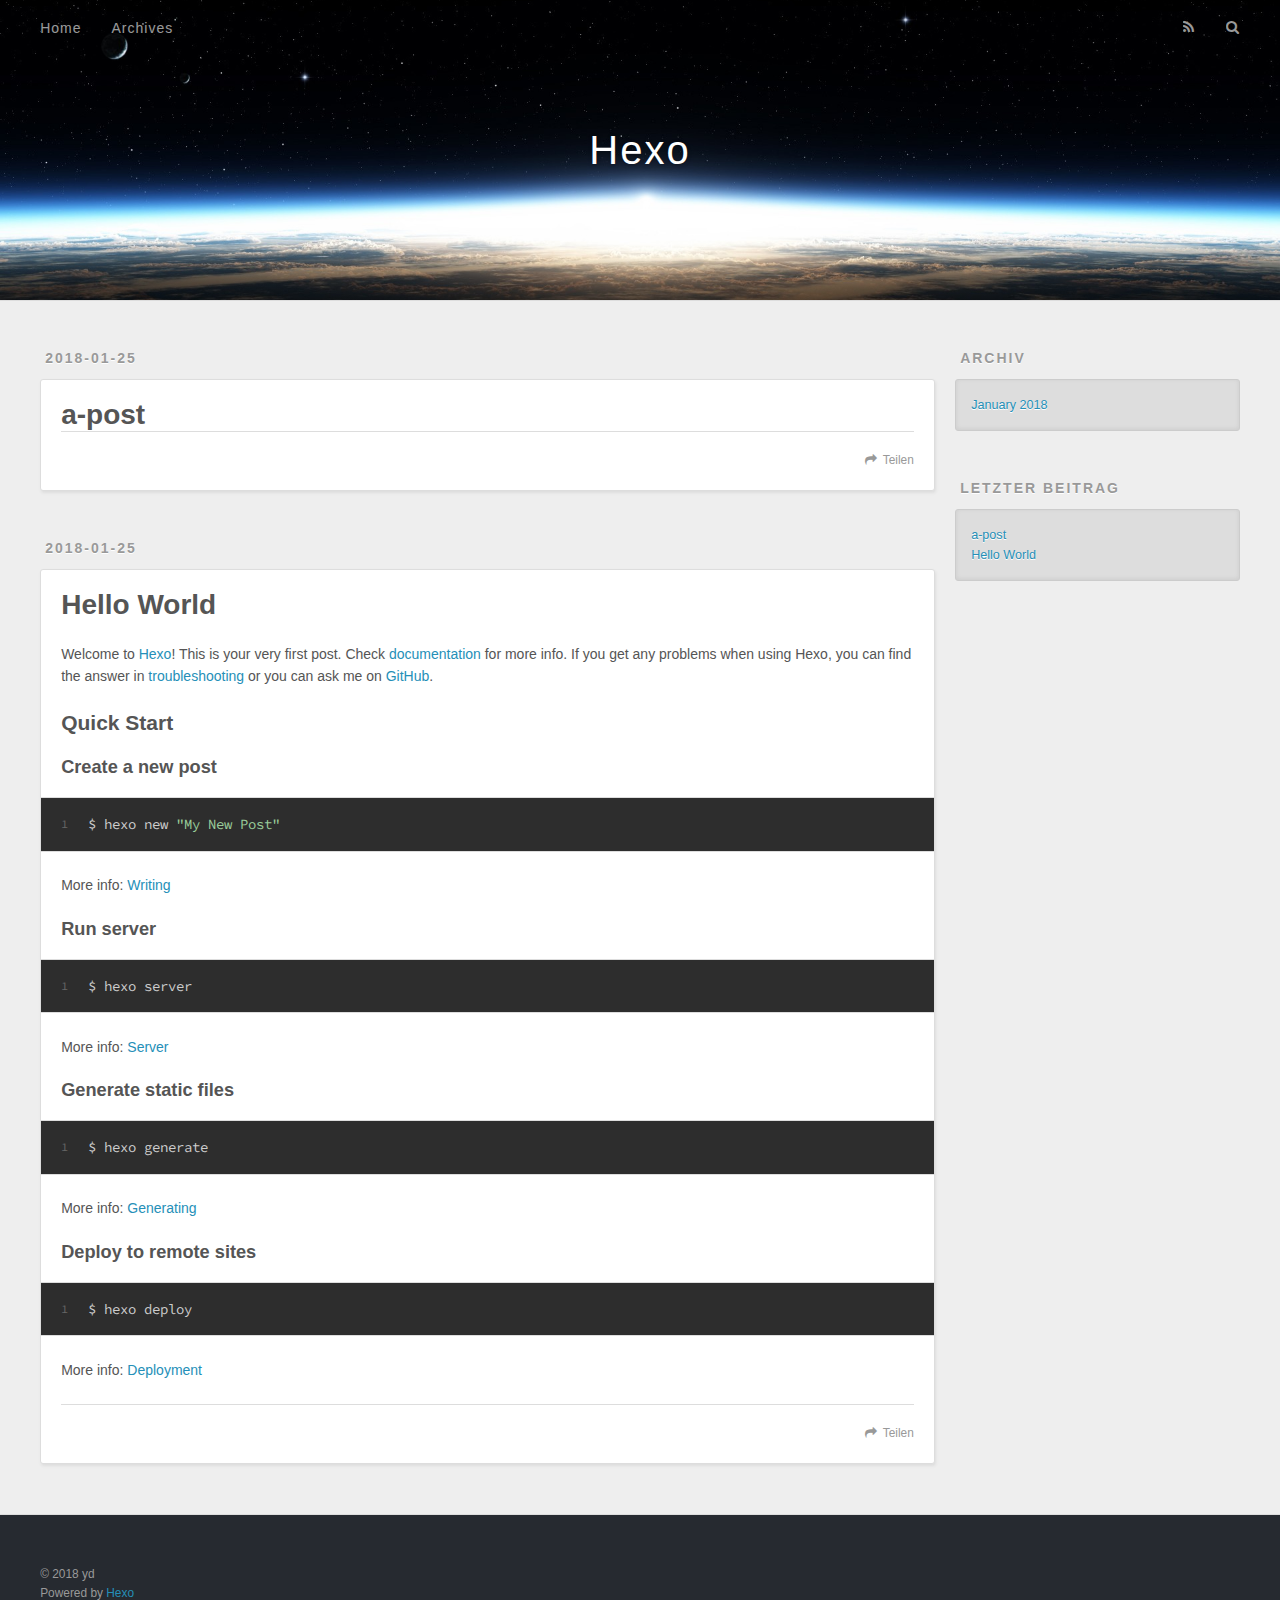
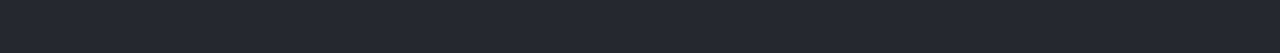
==== commit b6fcff19: "Site updated: 2018-01-25 13:59:22" ====
--- a/index.html
+++ b/index.html
@@ -87,7 +87,7 @@
       
     </div>
     <footer class="article-footer">
-      <a data-url="http://yoursite.com/2018/01/25/a-post/" data-id="cjcu2i2es0001o0771k0phofn" class="article-share-link">Teilen</a>
+      <a data-url="http://yoursite.com/2018/01/25/a-post/" data-id="cjcu2vefq0001r477q4t04j18" class="article-share-link">Teilen</a>
       
       
     </footer>
@@ -132,7 +132,7 @@
       
     </div>
     <footer class="article-footer">
-      <a data-url="http://yoursite.com/2018/01/25/hello-world/" data-id="cjcu2i2em0000o077rs07kaft" class="article-share-link">Teilen</a>
+      <a data-url="http://yoursite.com/2018/01/25/hello-world/" data-id="cjcu2vefk0000r4776vylzimv" class="article-share-link">Teilen</a>
       
       
     </footer>
@@ -192,7 +192,7 @@
   
   <div class="outer">
     <div id="footer-info" class="inner">
-      &copy; 2018 John Doe<br>
+      &copy; 2018 yd<br>
       Powered by <a href="http://hexo.io/" target="_blank">Hexo</a>
     </div>
   </div>
